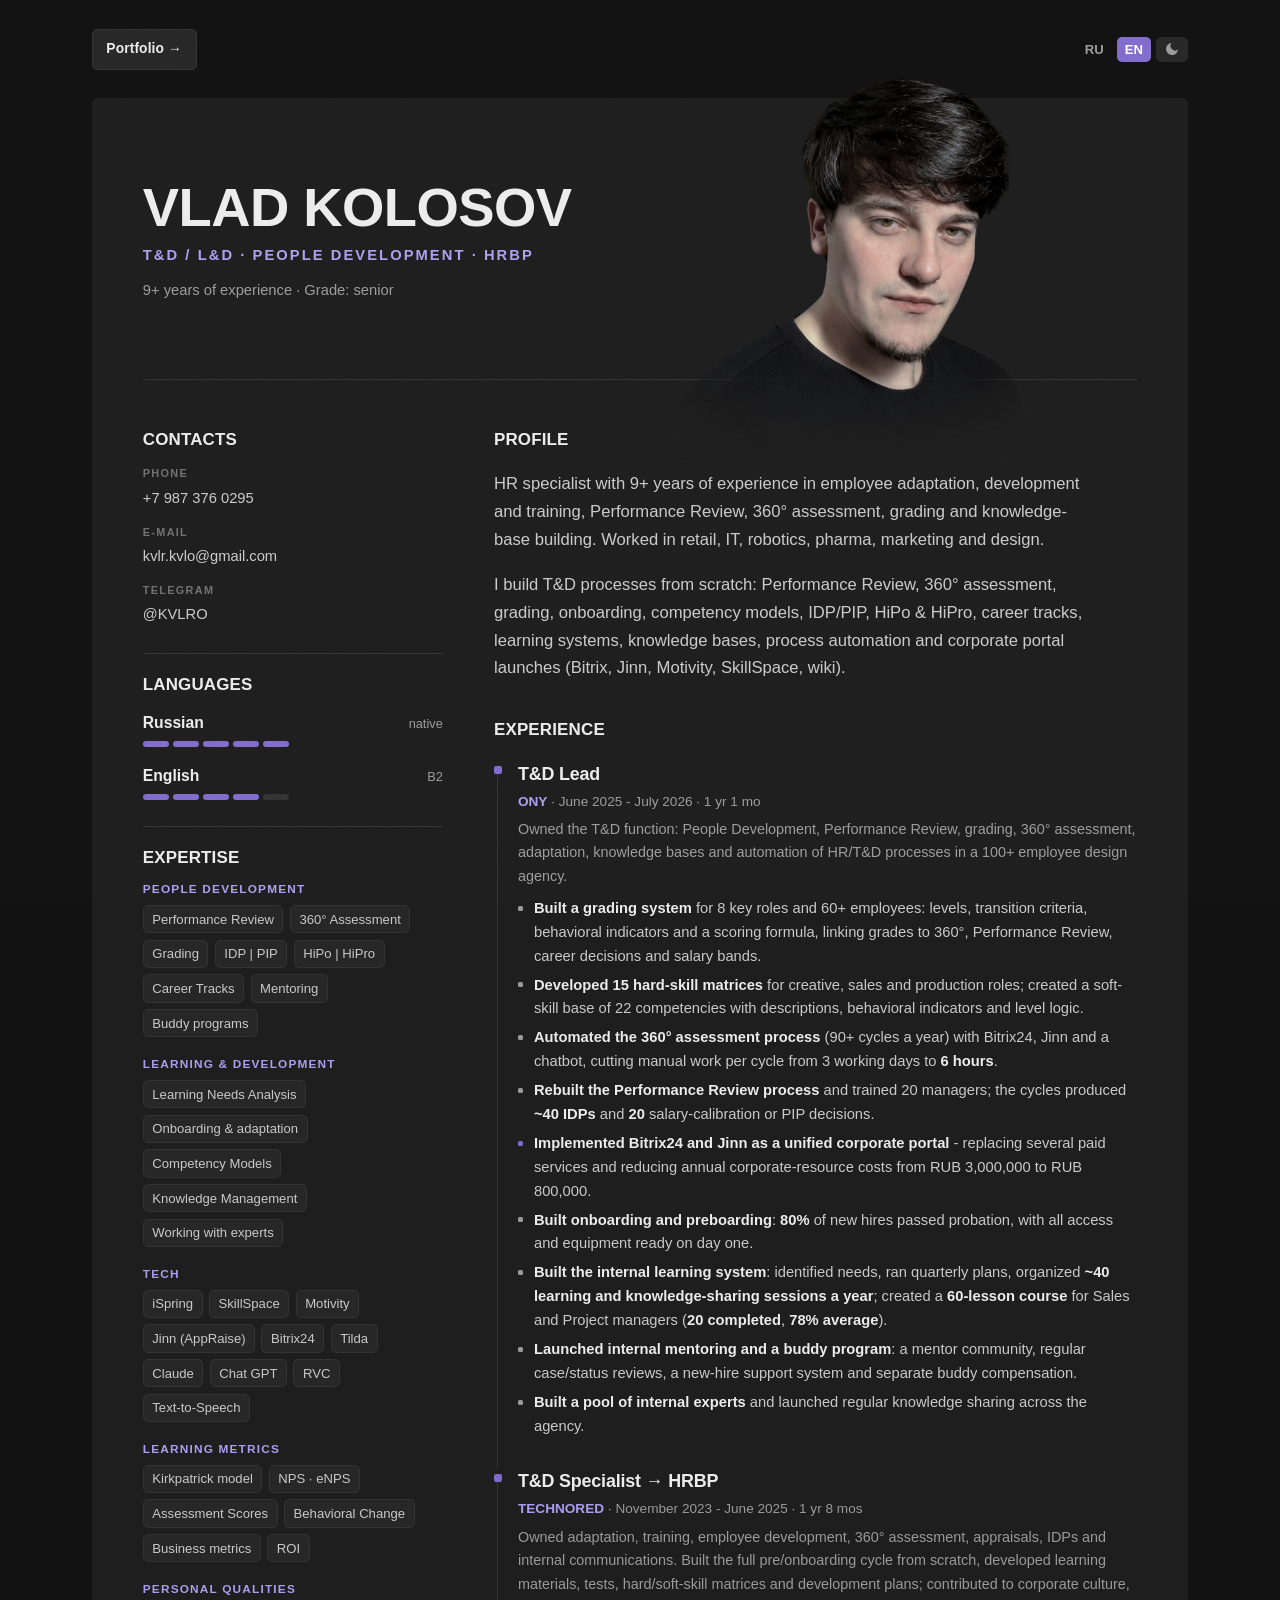
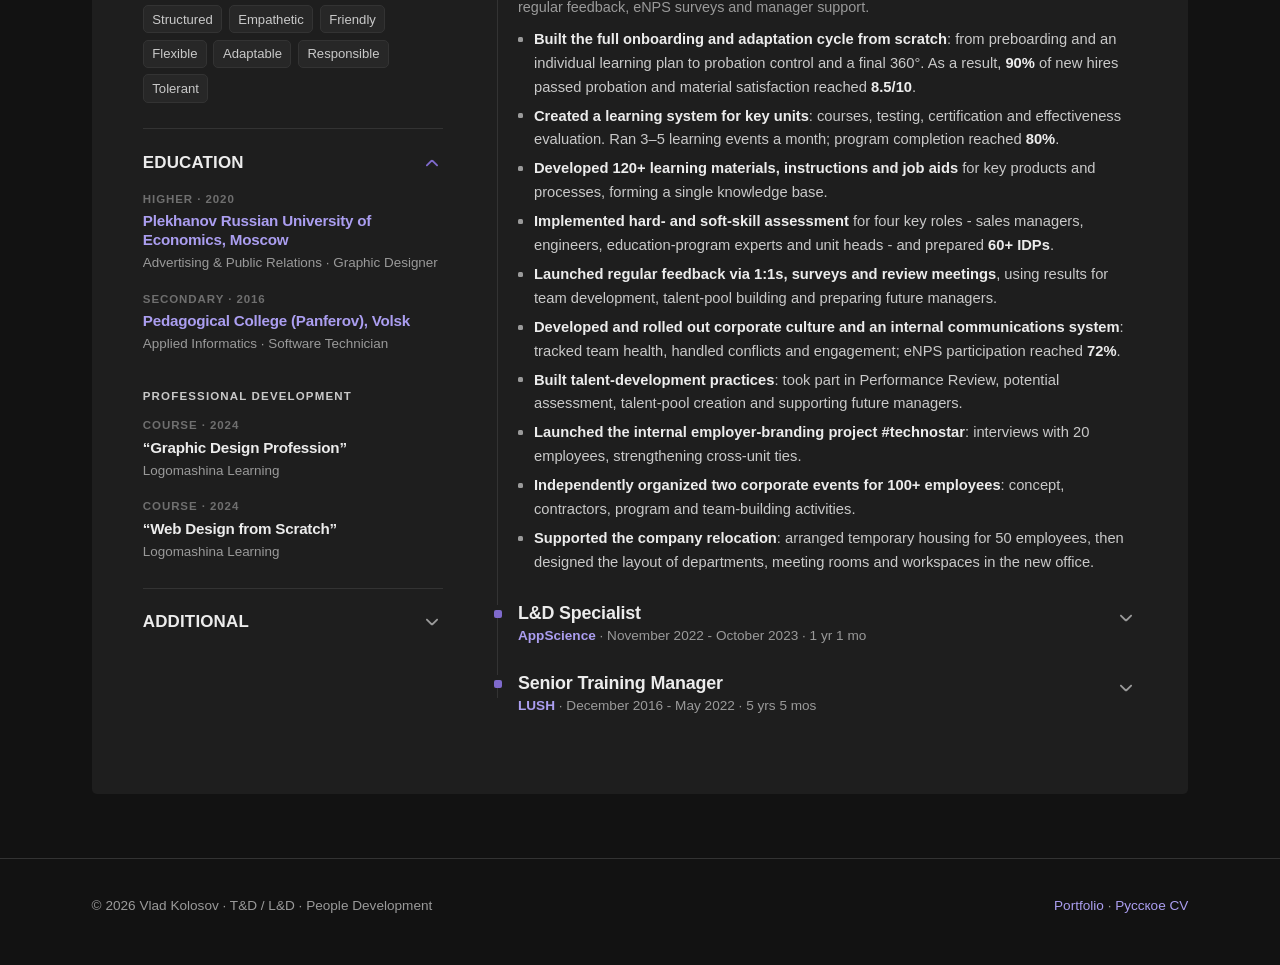
==== index.html @ 1902f31b "Personal CV and T&D / L&D portfolio site" ====
<!doctype html>
<html lang="en">
<head>
<meta charset="utf-8">
<meta name="viewport" content="width=device-width, initial-scale=1">
<title>Vlad Kolosov - CV · T&D / L&D · People Development</title>
<meta name="description" content="Vlad Kolosov - HR / T&D specialist. Adaptation, development and training, Performance Review, 360° assessment, grading, competency models, IDP/PIP, knowledge bases and HR Tech.">
<meta name="author" content="Vlad Kolosov">
<link rel="stylesheet" href="assets/css/base.css">
<link rel="stylesheet" href="assets/css/cv.css">
<script src="assets/js/theme.js"></script>
</head>
<body>

<div class="cv-topbar no-print">
  <div class="wrap">
    <a class="btn" href="portfolio_en.html">Portfolio →</a>
    <span class="lang-switch">
      <a href="cv_ru.html">RU</a>
      <span class="is-active">EN</span>
      <button class="theme-toggle" type="button" aria-label="Theme"><span class="ic-moon"></span><span class="ic-sun"></span></button>
    </span>
  </div>
</div>

<main class="wrap">
  <div class="cv-card">

    <header class="cv-head">
      <div class="cv-head__text">
        <h1>Vlad Kolosov</h1>
        <p class="role">T&amp;D / L&amp;D · People Development · HRBP</p>
        <p class="meta">9+ years of experience · Grade: senior</p>
      </div>
      <img class="cv-photo" src="assets/photo/photo.png" alt="Vlad Kolosov" width="1000" height="1000">
    </header>

    <hr class="cv-rule">

    <div class="cv-grid">

      <aside class="cv-side">
        <div class="side-block">
          <h3>Contacts</h3>
          <div class="cv-contacts">
            <div class="item"><span class="k">Phone</span><a href="tel:+79873760295">+7 987 376 0295</a></div>
            <div class="item"><span class="k">E-mail</span><a href="mailto:kvlr.kvlo@gmail.com">kvlr.kvlo@gmail.com</a></div>
            <div class="item"><span class="k">Telegram</span><a href="https://t.me/KVLRO" target="_blank" rel="noopener">@KVLRO</a></div>
          </div>
        </div>

        <div class="side-block">
          <h3>Languages</h3>
          <div class="lang-item">
            <div class="name"><b>Russian</b><em>native</em></div>
            <div class="rating"><span class="on"></span><span class="on"></span><span class="on"></span><span class="on"></span><span class="on"></span></div>
          </div>
          <div class="lang-item">
            <div class="name"><b>English</b><em>B2</em></div>
            <div class="rating"><span class="on"></span><span class="on"></span><span class="on"></span><span class="on"></span><span></span></div>
          </div>
        </div>

        <div class="side-block">
          <h3>Expertise</h3>

          <div class="skill-group">
            <h4>People Development</h4>
            <div class="chips">
              <span class="chip">Performance Review</span>
              <span class="chip">360° Assessment</span>
              <span class="chip">Grading</span>
              <span class="chip">IDP | PIP</span>
              <span class="chip">HiPo | HiPro</span>
              <span class="chip">Career Tracks</span>
              <span class="chip">Mentoring</span>
              <span class="chip">Buddy programs</span>
            </div>
          </div>

          <div class="skill-group">
            <h4>Learning &amp; Development</h4>
            <div class="chips">
              <span class="chip">Learning Needs Analysis</span>
              <span class="chip">Onboarding &amp; adaptation</span>
              <span class="chip">Competency Models</span>
              <span class="chip">Knowledge Management</span>
              <span class="chip">Working with experts</span>
            </div>
          </div>

          <div class="skill-group">
            <h4>TECH</h4>
            <div class="chips">
              <span class="chip">iSpring</span>
              <span class="chip">SkillSpace</span>
              <span class="chip">Motivity</span>
              <span class="chip">Jinn (AppRaise)</span>
              <span class="chip">Bitrix24</span>
              <span class="chip">Tilda</span>
              <span class="chip">Claude</span>
              <span class="chip">Chat GPT</span>
              <span class="chip">RVC</span>
              <span class="chip">Text-to-Speech</span>
            </div>
          </div>

          <div class="skill-group">
            <h4>Learning metrics</h4>
            <div class="chips">
              <span class="chip">Kirkpatrick model</span>
              <span class="chip">NPS · eNPS</span>
              <span class="chip">Assessment Scores</span>
              <span class="chip">Behavioral Change</span>
              <span class="chip">Business metrics</span>
              <span class="chip">ROI</span>
            </div>
          </div>

          <div class="skill-group">
            <h4>Personal qualities</h4>
            <div class="chips">
              <span class="chip">Structured</span>
              <span class="chip">Empathetic</span>
              <span class="chip">Friendly</span>
              <span class="chip">Flexible</span>
              <span class="chip">Adaptable</span>
              <span class="chip">Responsible</span>
              <span class="chip">Tolerant</span>
            </div>
          </div>
        </div>

        <!-- Education (open by default) -->
        <div class="cv-collapse is-open">
          <button class="cv-collapse__btn" type="button">Education<span class="cv-collapse__chev"></span></button>
          <div class="cv-collapse__panel"><div class="cv-collapse__inner">
            <div class="edu">
              <div class="when">Higher · 2020</div>
              <div class="what">
                <h5>Plekhanov Russian University of Economics, Moscow</h5>
                <p>Advertising &amp; Public Relations · Graphic Designer</p>
              </div>
            </div>
            <div class="edu">
              <div class="when">Secondary · 2016</div>
              <div class="what">
                <h5>Pedagogical College (Panferov), Volsk</h5>
                <p>Applied Informatics · Software Technician</p>
              </div>
            </div>
            <p class="edu-sub">Professional development</p>
            <div class="edu edu--plain">
              <div class="when">Course · 2024</div>
              <div class="what">
                <h5>“Graphic Design Profession”</h5>
                <p>Logomashina Learning</p>
              </div>
            </div>
            <div class="edu edu--plain">
              <div class="when">Course · 2024</div>
              <div class="what">
                <h5>“Web Design from Scratch”</h5>
                <p>Logomashina Learning</p>
              </div>
            </div>
          </div></div>
        </div>

        <!-- Additional -->
        <div class="cv-collapse">
          <button class="cv-collapse__btn" type="button">Additional<span class="cv-collapse__chev"></span></button>
          <div class="cv-collapse__panel"><div class="cv-collapse__inner">
            <p>
              I'm a creative person. In my free time I draw, make music and songs, do 3D modeling
              and online gaming. I love the color purple, winter and cats. Friendly, warm and caring.
              In colleagues I value timely, open feedback, honesty, responsiveness and keeping agreements.
            </p>
          </div></div>
        </div>
      </aside>

      <div class="cv-main">
        <section class="cv-block">
          <h2>Profile</h2>
          <p class="cv-summary">
            HR specialist with 9+ years of experience in employee adaptation, development and training,
            Performance Review, 360° assessment, grading and knowledge-base building. Worked in retail,
            IT, robotics, pharma, marketing and design.
          </p>
          <p class="cv-summary" style="margin-top:1rem">
            I build T&amp;D processes from scratch: Performance Review, 360° assessment, grading, onboarding,
            competency models, IDP/PIP, HiPo &amp; HiPro, career tracks, learning systems, knowledge bases,
            process automation and corporate portal launches (Bitrix, Jinn, Motivity, SkillSpace, wiki).
          </p>
        </section>

        <section class="cv-block">
          <h2>Experience</h2>

          <article class="job">
            <div class="job__head"><span class="job__title">T&amp;D Lead</span></div>
            <p class="job__sub"><span class="co">ONY</span> · June 2025 - July 2026 · 1 yr 1 mo</p>
            <p class="job__desc">Owned the T&amp;D function: People Development, Performance Review, grading, 360° assessment, adaptation, knowledge bases and automation of HR/T&amp;D processes in a 100+ employee design agency.</p>
            <ul class="job__bullets">
              <li><strong>Built a grading system</strong> for 8 key roles and 60+ employees: levels, transition criteria, behavioral indicators and a scoring formula, linking grades to 360°, Performance Review, career decisions and salary bands.</li>
              <li><strong>Developed 15 hard-skill matrices</strong> for creative, sales and production roles; created a soft-skill base of 22 competencies with descriptions, behavioral indicators and level logic.</li>
              <li><strong>Automated the 360° assessment process</strong> (90+ cycles a year) with Bitrix24, Jinn and a chatbot, cutting manual work per cycle from 3 working days to <strong>6 hours</strong>.</li>
              <li><strong>Rebuilt the Performance Review process</strong> and trained 20 managers; the cycles produced <strong>~40 IDPs</strong> and <strong>20</strong> salary-calibration or PIP decisions.</li>
              <li class="job__win"><strong>Implemented Bitrix24 and Jinn as a unified corporate portal</strong> - replacing several paid services and reducing annual corporate-resource costs from RUB 3,000,000 to RUB 800,000.</li>
              <li><strong>Built onboarding and preboarding</strong>: <strong>80%</strong> of new hires passed probation, with all access and equipment ready on day one.</li>
              <li><strong>Built the internal learning system</strong>: identified needs, ran quarterly plans, organized <strong>~40 learning and knowledge-sharing sessions a year</strong>; created a <strong>60-lesson course</strong> for Sales and Project managers (<strong>20 completed</strong>, <strong>78% average</strong>).</li>
              <li><strong>Launched internal mentoring and a buddy program</strong>: a mentor community, regular case/status reviews, a new-hire support system and separate buddy compensation.</li>
              <li><strong>Built a pool of internal experts</strong> and launched regular knowledge sharing across the agency.</li>
            </ul>
          </article>

          <article class="job">
            <div class="job__head"><span class="job__title">T&amp;D Specialist → HRBP</span></div>
            <p class="job__sub"><span class="co">TECHNORED</span> · November 2023 - June 2025 · 1 yr 8 mos</p>
            <p class="job__desc">Owned adaptation, training, employee development, 360° assessment, appraisals, IDPs and internal communications. Built the full pre/onboarding cycle from scratch, developed learning materials, tests, hard/soft-skill matrices and development plans; contributed to corporate culture, regular feedback, eNPS surveys and manager support.</p>
            <ul class="job__bullets">
              <li><strong>Built the full onboarding and adaptation cycle from scratch</strong>: from preboarding and an individual learning plan to probation control and a final 360°. As a result, <strong>90%</strong> of new hires passed probation and material satisfaction reached <strong>8.5/10</strong>.</li>
              <li><strong>Created a learning system for key units</strong>: courses, testing, certification and effectiveness evaluation. Ran 3–5 learning events a month; program completion reached <strong>80%</strong>.</li>
              <li><strong>Developed 120+ learning materials, instructions and job aids</strong> for key products and processes, forming a single knowledge base.</li>
              <li><strong>Implemented hard- and soft-skill assessment</strong> for four key roles - sales managers, engineers, education-program experts and unit heads - and prepared <strong>60+ IDPs</strong>.</li>
              <li><strong>Launched regular feedback via 1:1s, surveys and review meetings</strong>, using results for team development, talent-pool building and preparing future managers.</li>
              <li><strong>Developed and rolled out corporate culture and an internal communications system</strong>: tracked team health, handled conflicts and engagement; eNPS participation reached <strong>72%</strong>.</li>
              <li><strong>Built talent-development practices</strong>: took part in Performance Review, potential assessment, talent-pool creation and supporting future managers.</li>
              <li><strong>Launched the internal employer-branding project #technostar</strong>: interviews with 20 employees, strengthening cross-unit ties.</li>
              <li><strong>Independently organized two corporate events for 100+ employees</strong>: concept, contractors, program and team-building activities.</li>
              <li><strong>Supported the company relocation</strong>: arranged temporary housing for 50 employees, then designed the layout of departments, meeting rooms and workspaces in the new office.</li>
            </ul>
          </article>

          <article class="job job--collapsible">
            <button class="job__toggle" type="button">
              <span class="job__headwrap">
                <span class="job__title">L&amp;D Specialist</span>
                <span class="job__sub"><span class="co">AppScience</span> · November 2022 - October 2023 · 1 yr 1 mo</span>
              </span>
              <span class="job__chev"></span>
            </button>
            <div class="job__panel"><div class="job__panel-inner">
              <ul class="job__bullets">
                <li><strong>Built a learning system from scratch for 6 departments</strong>: Overseas, Supply Chain, Operations, Finance, Legal and HR - from needs gathering and program design to knowledge assessment and feedback analysis.</li>
                <li><strong>Created and launched learning in 4 formats</strong>: trainings, workshops, webinars and iSpring e-courses for hard and soft skills.</li>
                <li><strong>Developed knowledge maps, competency models and separate knowledge bases</strong> for 6 functions, structuring materials on Tilda and amoCRM.</li>
                <li><strong>Implemented 4 digital tools</strong> for learning and internal communications: iSpring, Motivity, Tilda and amoCRM.</li>
                <li><strong>Launched development programs for two manager levels</strong> - Head and Middle - including internal learning projects and work with external providers.</li>
                <li><strong>Implemented the Motivity corporate portal and moderated the intranet</strong>, uniting learning, internal materials and communications.</li>
                <li><strong>Launched an internal educational podcast</strong>: concept, work with experts, material prep and content release.</li>
                <li><strong>Organized corporate English training</strong>: gathered needs, selected providers, launched testing and a program for 40 employees split by proficiency level.</li>
              </ul>
            </div></div>
          </article>

          <article class="job job--collapsible">
            <button class="job__toggle" type="button">
              <span class="job__headwrap">
                <span class="job__title">Senior Training Manager</span>
                <span class="job__sub"><span class="co">LUSH</span> · December 2016 - May 2022 · 5 yrs 5 mos</span>
              </span>
              <span class="job__chev"></span>
            </button>
            <div class="job__panel"><div class="job__panel-inner">
              <p class="job__desc">Owned training and professional development for employees (40+ stores, 450+ people) of the UK company LUSH: developed delivery and knowledge-control techniques, translated and adapted English-language materials, tracked task completion and provided methodological support to stores.</p>

              <div class="job__subrole"><b>Senior Training Manager</b><span class="d">February 2020 - May 2022</span></div>
              <ul class="job__bullets">
                <li><strong>Owned the full training and development cycle for 450+ employees</strong> across 40+ stores: from needs diagnosis and program design to appraisal, field support and knowledge control.</li>
                <li><strong>Designed and delivered online, offline and hybrid learning</strong> on a <strong>600+ product</strong> range, sales, customer service, ethics, company values and the management cycle.</li>
                <li><strong>Moved the exam and appraisal system online</strong>, centralizing knowledge checks and regularly tracking results across the network.</li>
                <li><strong>Standardized onboarding for store and office staff</strong>: created an “Intern Roadmap” and a “New Starter Roadmap” with a step-by-step adaptation, learning and ramp-up plan.</li>
                <li><strong>Created a single digital learning environment</strong>: the LUSH EXPERT portal, a knowledge base and a learning Telegram channel, accessible from desktop and mobile.</li>
                <li><strong>Supported store-manager development</strong>: field coaching, support for new managers and deputies, help building team development plans.</li>
                <li><strong>Curated in-store trainers across 40+ stores</strong>: supplied methodological materials and introduced monthly team development plans.</li>
              </ul>

              <div class="job__subrole"><b>Sales Trainer</b><span class="d">February 2019 - January 2020</span></div>
              <ul class="job__bullets">
                <li><strong>Owned training for the team of LUSH's largest flagship store in Russia</strong>: trainings on sales, service, products, presentation skills and brand values.</li>
                <li><strong>Combined training with HR and business tasks</strong>: employee assessment, IDPs, hiring and onboarding, KPI control and work on store financials.</li>
              </ul>

              <div class="job__subrole"><b>Sales Associate</b><span class="d">December 2016 - January 2019</span></div>
              <p class="job__desc">Progressed from sales associate to deputy, in-store trainer and senior training manager, gaining hands-on understanding of sales, customer experience, brand standards and frontline needs.</p>
            </div></div>
          </article>
        </section>
      </div>
    </div>
  </div>
</main>

<footer class="site-foot no-print">
  <div class="wrap">
    <span>© 2026 Vlad Kolosov · T&amp;D / L&amp;D · People Development</span>
    <span><a href="portfolio_en.html">Portfolio</a> · <a href="cv_ru.html">Русское CV</a></span>
  </div>
</footer>

<script src="assets/js/glow.js"></script>
<script src="assets/js/cv.js"></script>
</body>
</html>
---- assets/css/base.css ----
/* ==========================================================================
   Vlad Kolosov — CV & Portfolio
   base.css — design system: tokens, reset, typography, shared UI, print
   Dark theme (TuneLab-inspired) · lavender accent · 5px radius everywhere
   ========================================================================== */

/* --- Design tokens -------------------------------------------------------- */
:root {
  /* Palette — dark UI with violet accent */
  --bg:        #121212;   /* page */
  --bg-alt:    #1A1A1A;   /* subtle hover / strips */
  --bg-card:   #1E1E1E;   /* cards / panels — main surface under text */
  --bg-elev:   #272727;   /* elevated: chips, meta boxes, metrics */
  --ink:       #ECECEC;   /* primary text */
  --ink-soft:  #C9C9C9;
  --muted:     #9A9A9A;   /* secondary text */
  --faint:     #6F6F6F;   /* labels / captions */
  --line:      #333333;
  --line-soft: #262626;
  --accent:      #7F6ACC; /* violet */
  --accent-2:    #9A88E0; /* hover / bright */
  --accent-ink:  #AB9EF0; /* accent text on dark */
  --accent-bg:   rgba(127,106,204,.14);
  --accent-line: rgba(127,106,204,.5);

  /* Typography — clean grotesque, no serif */
  --font-sans: "Helvetica Neue", Arial, "Segoe UI", sans-serif;
  --font-display: var(--font-sans);

  /* Chevron icon (up-caret) used for every collapsible/accordion toggle */
  --chevron: url("data:image/svg+xml,%3Csvg xmlns='http://www.w3.org/2000/svg' viewBox='0 0 24 24'%3E%3Cpath d='M18.2929 15.2893C18.6834 14.8988 18.6834 14.2656 18.2929 13.8751L13.4007 8.98766C12.6195 8.20726 11.3537 8.20757 10.5729 8.98835L5.68257 13.8787C5.29205 14.2692 5.29205 14.9024 5.68257 15.2929C6.0731 15.6835 6.70626 15.6835 7.09679 15.2929L11.2824 11.1073C11.673 10.7168 12.3061 10.7168 12.6966 11.1073L16.8787 15.2893C17.2692 15.6798 17.9024 15.6798 18.2929 15.2893Z' fill='%23000'/%3E%3C/svg%3E");
  --ic-moon: url("data:image/svg+xml,%3Csvg xmlns='http://www.w3.org/2000/svg' viewBox='0 0 24 24'%3E%3Cpath d='M21 12.8A9 9 0 1 1 11.2 3a7 7 0 0 0 9.8 9.8z' fill='%23000'/%3E%3C/svg%3E");
  --ic-sun: url("data:image/svg+xml,%3Csvg xmlns='http://www.w3.org/2000/svg' viewBox='0 0 24 24' fill='none' stroke='%23000' stroke-width='2' stroke-linecap='round'%3E%3Ccircle cx='12' cy='12' r='3.6' fill='%23000' stroke='none'/%3E%3Cpath d='M12 2.5v2.2M12 19.3v2.2M2.5 12h2.2M19.3 12h2.2M5 5l1.5 1.5M17.5 17.5L19 19M19 5l-1.5 1.5M6.5 17.5L5 19'/%3E%3C/svg%3E");

  /* Rhythm */
  --maxw: 1180px;
  --radius: 5px;          /* everything rounds at 5px */
  --radius-sm: 5px;
  --shadow: 0 1px 2px rgba(0,0,0,.4), 0 12px 34px rgba(0,0,0,.34);
  --shadow-lift: 0 18px 60px rgba(0,0,0,.55);

  --ease: cubic-bezier(.2, .7, .2, 1);
}

/* --- Light theme (inverted neutrals, same violet accent) ------------------ */
:root[data-theme="light"] {
  --bg:        #F1F1F3;
  --bg-alt:    #E8E8EC;
  --bg-card:   #FFFFFF;
  --bg-elev:   #ECECEF;
  --ink:       #17171A;
  --ink-soft:  #3A3A40;
  --muted:     #6B6B72;
  --faint:     #9A9AA2;
  --line:      #E2E2E6;
  --line-soft: #ECECEF;
  --accent:      #7F6ACC;
  --accent-2:    #6B52C9;
  --accent-ink:  #5B45B0;
  --accent-bg:   rgba(127,106,204,.12);
  --accent-line: rgba(127,106,204,.4);
  --shadow: 0 1px 2px rgba(20,20,26,.05), 0 12px 34px rgba(20,20,26,.10);
  --shadow-lift: 0 18px 60px rgba(20,20,26,.22);
}

/* --- Language switch + theme toggle (shared on every page) ---------------- */
.lang-switch { display: inline-flex; align-items: center; gap: .3rem; font-size: .82rem; font-weight: 600; white-space: nowrap; flex: none; }
.lang-switch a, .lang-switch .is-active, .theme-toggle {
  display: inline-flex; align-items: center; justify-content: center;
  height: 1.9em; padding: 0 .62em; border: 0; border-radius: var(--radius);
  line-height: 1; background: transparent; cursor: pointer;
  transition: background .2s var(--ease), color .2s var(--ease);
}
.lang-switch a { color: var(--muted); text-decoration: none; }
.lang-switch a:hover { background: var(--bg-elev); color: var(--ink); }
.lang-switch .is-active { background: var(--accent); color: #fff; }
.theme-toggle { background: var(--bg-elev); color: var(--muted); }   /* faint by default */
.theme-toggle:hover { background: var(--accent); color: #fff; }      /* violet on hover, like RU/EN */
.theme-toggle span {
  width: 16px; height: 16px; display: block; background-color: currentColor;
  -webkit-mask-repeat: no-repeat; mask-repeat: no-repeat;
  -webkit-mask-position: center; mask-position: center;
  -webkit-mask-size: 16px 16px; mask-size: 16px 16px;
}
.theme-toggle .ic-moon { -webkit-mask-image: var(--ic-moon); mask-image: var(--ic-moon); }
.theme-toggle .ic-sun { display: none; -webkit-mask-image: var(--ic-sun); mask-image: var(--ic-sun); }
:root[data-theme="light"] .theme-toggle .ic-moon { display: none; }
:root[data-theme="light"] .theme-toggle .ic-sun { display: block; }

/* --- Reset ---------------------------------------------------------------- */
*, *::before, *::after { box-sizing: border-box; }
html { -webkit-text-size-adjust: 100%; scroll-behavior: smooth; }
@media (prefers-reduced-motion: reduce) {
  html { scroll-behavior: auto; }
  *, *::before, *::after { animation-duration: .001ms !important; transition-duration: .001ms !important; }
}
body {
  margin: 0;
  background: var(--bg);
  color: var(--ink);
  font-family: var(--font-sans);
  font-size: 16px;
  line-height: 1.62;
  font-feature-settings: "kern" 1, "liga" 1;
  -webkit-font-smoothing: antialiased;
  text-rendering: optimizeLegibility;
}
img { max-width: 100%; display: block; }
a { color: var(--accent-ink); text-decoration: none; transition: color .18s var(--ease); }
a:hover { color: var(--accent-2); }
h1, h2, h3, h4, h5 { font-family: var(--font-display); font-weight: 800; line-height: 1.06; color: var(--ink); margin: 0; letter-spacing: -.015em; }
p { margin: 0 0 1em; }
ul { margin: 0; padding: 0; list-style: none; }
strong { font-weight: 700; color: var(--ink); }
hr { border: 0; border-top: 1px solid var(--line); margin: 1.8rem 0; }
::selection { background: var(--accent); color: #16121f; }
:focus-visible { outline: 2px solid var(--accent); outline-offset: 3px; border-radius: var(--radius); }

/* --- Utility layout ------------------------------------------------------- */
.wrap { max-width: var(--maxw); margin: 0 auto; padding: 0 clamp(1.1rem, 4vw, 2.6rem); }

.eyebrow {
  font-size: .72rem;
  font-weight: 700;
  letter-spacing: .18em;
  text-transform: uppercase;
  color: var(--accent-ink);
  margin: 0 0 .7rem;
}
.section-label {
  font-size: .74rem; font-weight: 700; letter-spacing: .15em;
  text-transform: uppercase; color: var(--faint);
}

/* --- Section headings (caps, like the reference) -------------------------- */
.h-caps {
  font-size: .82rem; font-weight: 700; letter-spacing: .16em;
  text-transform: uppercase; color: var(--faint);
}

/* --- Tag list (5px, not pills) -------------------------------------------- */
.chips { display: flex; flex-wrap: wrap; gap: .4rem; }
.chip {
  font-size: .82rem; line-height: 1;
  padding: .5em .65em;
  border: 1px solid var(--line);
  border-radius: var(--radius);
  color: var(--ink-soft);
  background: var(--bg-elev);
  white-space: nowrap;
}
.chip--accent { border-color: var(--accent-line); background: var(--accent-bg); color: var(--accent-ink); }

/* --- Bulleted skill lists (reference-style) ------------------------------- */
.blist { display: flex; flex-direction: column; gap: .38rem; }
.blist li { position: relative; padding-left: 1rem; font-size: .9rem; color: var(--ink-soft); line-height: 1.45; }
.blist li::before {
  content: ""; position: absolute; left: 0; top: .55em;
  width: 5px; height: 5px; border-radius: 1.5px; background: var(--accent);
}

/* --- Buttons -------------------------------------------------------------- */
.btn {
  display: inline-flex; align-items: center; gap: .5em;
  font-family: var(--font-sans);
  font-size: .86rem; font-weight: 600; letter-spacing: .01em;
  padding: .6em 1em;
  border-radius: var(--radius);
  border: 1px solid var(--line);
  background: var(--bg-elev);
  color: var(--ink);
  cursor: pointer;
  transition: border-color .2s var(--ease), background .2s var(--ease), color .2s var(--ease), transform .1s var(--ease);
}
.btn:hover { border-color: var(--accent-line); color: var(--ink); background: var(--bg-alt); }
.btn--solid { background: var(--accent); color: #16121f; border-color: var(--accent); font-weight: 700; }
.btn--solid:hover { background: var(--accent-2); border-color: var(--accent-2); color: #16121f; }
.btn:active { transform: translateY(1px); }

/* --- Language proficiency bar (segments, 5px) ----------------------------- */
.rating { display: flex; gap: 4px; margin-top: .35rem; }
.rating span { width: 26px; height: 6px; border-radius: var(--radius); background: var(--line); }
.rating span.on { background: var(--accent); }

/* --- Metric cards --------------------------------------------------------- */
.metric-grid {
  display: grid;
  grid-template-columns: repeat(auto-fit, minmax(150px, 1fr));
  gap: .7rem;
}
.metric {
  background: var(--bg-elev);
  border: 1px solid var(--line);
  border-radius: var(--radius);
  padding: 1.1rem 1.15rem 1rem;
}
.metric__num {
  font-family: var(--font-display);
  font-size: clamp(1.7rem, 4vw, 2.4rem);
  line-height: 1; font-weight: 800;
  color: var(--ink); letter-spacing: -.02em;
}
.metric__label { margin-top: .5rem; font-size: .84rem; color: var(--muted); line-height: 1.4; }
.metric--hero {
  grid-column: 1 / -1;
  background: var(--accent-bg);
  border-color: var(--accent-line);
  border-left: 3px solid var(--accent);
}
.metric--hero .metric__num { color: var(--ink); }
.metric--hero .metric__num .arrow { color: var(--accent-ink); padding: 0 .2em; }
.metric--hero .metric__label { color: var(--ink-soft); }

/* --- Footer --------------------------------------------------------------- */
.site-foot {
  border-top: 1px solid var(--line);
  margin-top: 4rem;
  padding: 2.2rem 0 3rem;
  color: var(--muted);
  font-size: .85rem;
}
.site-foot .wrap { display: flex; flex-wrap: wrap; gap: .6rem 1.4rem; justify-content: space-between; align-items: baseline; }

/* --- Cursor glow on content cards ----------------------------------------- */
.cv-card, .pf-hero__card, .case { position: relative; }
.cv-card > *, .pf-hero__card > *, .case > * { position: relative; z-index: 1; }
.cv-card::before, .pf-hero__card::before, .case::before {
  content: ""; position: absolute; inset: 0; border-radius: inherit; z-index: 0;
  pointer-events: none; opacity: 0; transition: opacity .4s var(--ease);
  background: radial-gradient(clamp(300px, 38vw, 620px) circle at var(--gx, 50%) var(--gy, 50%),
              rgba(127,106,204,.22), rgba(127,106,204,.07) 42%, transparent 66%);
}
.cv-card:hover::before, .pf-hero__card:hover::before, .case:hover::before { opacity: 1; }
@media (hover: none) {
  .cv-card::before, .pf-hero__card::before, .case::before { display: none; }
}
/* Glow is a dark-theme-only effect */
:root[data-theme="light"] .cv-card::before,
:root[data-theme="light"] .pf-hero__card::before,
:root[data-theme="light"] .case::before { display: none; }
/* Surfaces that react to the glow proximity (darkened live by glow.js).
   Only surfaces/borders react - never text. Transition lives here. */
.chip, .metric, .arch__node, .flow__step, .ninebox__cell, .cascade__node, .shot,
.step, .igoals__row, .cv-rule, .accordion__item, .side-block {
  transition: background-color .18s linear, border-color .18s linear;
}

/* --- Film grain overlay --------------------------------------------------- */
body::after {
  content: ""; position: fixed; inset: 0; z-index: 9998; pointer-events: none;
  opacity: .12; mix-blend-mode: overlay;
  background-image: url("data:image/svg+xml,%3Csvg xmlns='http://www.w3.org/2000/svg' width='140' height='140'%3E%3Cfilter id='n'%3E%3CfeTurbulence type='fractalNoise' baseFrequency='0.85' numOctaves='2' stitchTiles='stitch'/%3E%3C/filter%3E%3Crect width='100%25' height='100%25' filter='url(%23n)'/%3E%3C/svg%3E");
  background-size: 140px 140px;
}

/* --- Print (force light, ink-friendly) ------------------------------------ */
@media print {
  :root {
    --bg:#fff; --bg-alt:#fff; --bg-card:#fff; --bg-elev:#fff;
    --ink:#141414; --ink-soft:#242424; --muted:#555; --faint:#777;
    --line:#dcdcdc; --line-soft:#ececec;
    --accent:#5b48c8; --accent-2:#5b48c8; --accent-ink:#4a39ad;
    --accent-bg:#f1eefc; --accent-line:#cfc6f2;
    --shadow:none; --shadow-lift:none;
  }
  html, body { background:#fff; color:#141414; font-size: 11.5pt; }
  body::after, .cv-card::before, .pf-hero__card::before, .case::before { display: none !important; }
  .no-print { display: none !important; }
  a { color: var(--ink); }
  .btn, .site-nav, .cv-topbar, .lightbox { display: none !important; }
  .metric, .card, .case, .cv-card, .accordion__panel { break-inside: avoid; box-shadow: none !important; }
  .accordion__panel { max-height: none !important; height: auto !important; overflow: visible !important; }
  @page { margin: 14mm; }
}
---- assets/css/cv.css ----
/* ==========================================================================
   cv.css — CV page: top row, résumé card, sidebar + main, timeline
   ========================================================================== */

/* --- Page top row (button left, language right) --------------------------- */
.cv-topbar { padding: clamp(1rem, 3vw, 1.8rem) 0 0; }
.cv-topbar .wrap { display: flex; align-items: center; justify-content: space-between; gap: 1rem; }
/* .lang-switch + .theme-toggle styles are shared from base.css */

/* --- Résumé card ---------------------------------------------------------- */
.cv-card {
  position: relative;                 /* anchor for the cut-out photo */
  overflow: visible;
  margin: clamp(1rem, 3vw, 1.8rem) 0 0;
  background: var(--bg-card);
  border-radius: var(--radius);
  padding: clamp(1.5rem, 4vw, 3.2rem);
}

/* --- Header (name/role + cut-out photo) ----------------------------------- */
/* min-height reserves vertical room so the figure fits with its head fully
   visible and its feet resting on the divider */
.cv-head { position: relative; z-index: 1; display: flex; align-items: center; min-height: 220px; }
.cv-head__text { position: relative; z-index: 2; min-width: 0; padding-right: clamp(0px, 34vw, 430px); transform: translateY(-1.1rem); }
.cv-head h1 {
  font-size: clamp(2rem, 5.5vw, 3.4rem);
  text-transform: uppercase; letter-spacing: -.01em; line-height: 1;
  margin: 0 0 .55rem;
}
.cv-head .role {
  font-weight: 800; font-size: clamp(.8rem, 1.4vw, .92rem);
  letter-spacing: .14em; text-transform: uppercase; color: var(--accent-ink);
  margin: 0 0 .7rem;
}
.cv-head .meta { font-size: .92rem; color: var(--muted); margin: 0; }

/* Cut-out PNG: behind the text, in front of the divider, feet on the line,
   growing upward so the head pokes above the card's top border */
.cv-photo {
  position: absolute; z-index: 1; pointer-events: none;
  right: clamp(1rem, 6vw, 5rem);
  bottom: -100px; top: auto;      /* visible feet land on the divider (PNG has transparent bottom) */
  height: clamp(340px, 32vw, 450px); width: auto; max-width: 100%;
}

/* Divider hugs the figure's feet; equal air (= card padding) below it to the body */
.cv-rule { position: relative; z-index: 0; border: 0; border-top: 1px solid var(--line);
  margin: .6rem 0 clamp(1.5rem, 4vw, 3.2rem); }

/* --- Grid: sidebar + main ------------------------------------------------- */
.cv-grid {
  position: relative; z-index: 2;      /* body sits above the photo's lower edge */
  display: grid;
  grid-template-columns: 300px 1fr;
  gap: clamp(1.6rem, 4vw, 3.4rem);
  align-items: start;
}

/* --- Shared: light, bold section headings --------------------------------- */
.side-block > h3,
.cv-block > h2,
.cv-collapse__btn {
  font-size: 1.06rem; font-weight: 800; letter-spacing: .01em;
  text-transform: uppercase; color: var(--ink);
}

/* --- Sidebar -------------------------------------------------------------- */
.cv-side { display: flex; flex-direction: column; gap: 1.6rem; }
.side-block > h3 { margin: 0 0 1rem; }
.side-block + .side-block { border-top: 1px solid var(--line); padding-top: 1.4rem; }

.cv-contacts { display: flex; flex-direction: column; gap: .8rem; }
.cv-contacts .item .k { display: block; font-size: .68rem; font-weight: 700; letter-spacing: .12em; text-transform: uppercase; color: var(--faint); margin-bottom: .12rem; }
.cv-contacts .item a, .cv-contacts .item span.v { font-size: .92rem; color: var(--ink-soft); word-break: break-word; }
.cv-contacts .item a:hover { color: var(--accent-2); }
.cv-contacts .todo { color: var(--faint); font-style: italic; }

/* Skills groups: sub-head + 5px chips */
.skill-group + .skill-group { margin-top: 1.3rem; }
.skill-group > h4 {
  font-size: .74rem; font-weight: 800; letter-spacing: .1em; text-transform: uppercase;
  color: var(--accent-ink); margin: 0 0 .6rem;
}

/* Languages with segmented rating */
.lang-item + .lang-item { margin-top: 1rem; }
.lang-item .name { display: flex; justify-content: space-between; align-items: baseline; gap: .5rem; }
.lang-item .name b { font-weight: 800; font-size: .98rem; }
.lang-item .name em { font-style: normal; font-size: .8rem; color: var(--muted); }

/* --- Main column ---------------------------------------------------------- */
.cv-main { min-width: 0; }
.cv-block + .cv-block { margin-top: 2.4rem; }
.cv-block > h2 { margin-bottom: 1.3rem; }          /* no divider under headings */
.cv-summary { font-size: clamp(1rem, 1.3vw, 1.1rem); line-height: 1.68; color: var(--ink-soft); max-width: 64ch; }

/* --- Experience timeline -------------------------------------------------- */
.job { position: relative; padding: 0 0 1.8rem 1.5rem; }
.job::before { content: ""; position: absolute; left: 3.5px; top: .55rem; bottom: -.1rem; width: 1px; background: var(--line); }
.job:last-child::before { bottom: auto; height: 1rem; }
.job::after { content: ""; position: absolute; left: 0; top: .4rem; width: 8px; height: 8px; border-radius: 2px; background: var(--accent); }
.job__head { display: flex; flex-wrap: wrap; gap: .1rem .7rem; align-items: baseline; }
.job__title { font-size: 1.12rem; font-weight: 800; letter-spacing: -.01em; }
.job__sub { width: 100%; font-size: .85rem; color: var(--muted); margin: .12rem 0 .1rem; }
.job__sub .co { color: var(--accent-ink); font-weight: 700; }
.job__bullets { margin-top: .5rem; display: flex; flex-direction: column; gap: .32rem; }
.job__bullets li { position: relative; padding-left: 1rem; font-size: .92rem; color: var(--ink-soft); }
.job__bullets li::before { content: ""; position: absolute; left: 0; top: .6em; width: 5px; height: 5px; border-radius: 1.5px; background: var(--muted); }
.job__bullets strong { color: var(--ink); font-weight: 700; }   /* highlighted phrases: bold, body color */
.job__win::before { background: var(--accent) !important; }
.job__desc { font-size: .9rem; color: var(--muted); margin: .35rem 0 .55rem; }

/* Collapsible jobs (AppScience / LUSH) — show only title + dates until opened */
.job--collapsible .job__toggle {
  width: 100%; background: none; border: 0; cursor: pointer; text-align: left;
  font-family: var(--font-sans); color: var(--ink);
  display: flex; align-items: flex-start; gap: 1rem; padding: 0;
}
.job--collapsible .job__toggle:hover .job__title { color: var(--accent-ink); }
.job__headwrap { flex: 1; min-width: 0; display: flex; flex-direction: column; gap: .1rem; }
.job__chev {
  margin-top: .2rem; width: 22px; height: 22px; flex: none; color: var(--muted);
  background-color: currentColor;
  -webkit-mask: var(--chevron) no-repeat center / 22px 22px;
          mask: var(--chevron) no-repeat center / 22px 22px;
  transform: rotate(180deg); transition: transform .35s var(--ease), color .2s var(--ease);
}
.job--collapsible.is-open .job__chev { transform: rotate(0deg); color: var(--accent); }
.job__panel { overflow: hidden; height: 0; transition: height .38s var(--ease); }
.job__panel-inner { padding-top: .6rem; }
.job__subrole { display: flex; flex-wrap: wrap; gap: .1rem .6rem; align-items: baseline; margin: 1rem 0 .2rem; }
.job__subrole b { font-weight: 700; font-size: .98rem; color: var(--ink); }
.job__subrole .d { font-size: .8rem; color: var(--faint); }

/* --- Collapsible blocks (Education / Additional) — animated like portfolio - */
.cv-collapse { border-top: 1px solid var(--line); padding-top: 1.4rem; }
.cv-collapse__btn {
  width: 100%; background: none; border: 0; cursor: pointer; text-align: left;
  font-family: var(--font-sans);
  display: flex; align-items: center; gap: 1rem; padding: 0 0 0;
}
.cv-collapse__btn:hover { color: var(--accent-ink); }
.cv-collapse__chev {
  margin-left: auto; width: 22px; height: 22px; flex: none; color: var(--muted);
  background-color: currentColor;
  -webkit-mask: var(--chevron) no-repeat center / 22px 22px;
          mask: var(--chevron) no-repeat center / 22px 22px;
  transform: rotate(180deg);
  transition: transform .35s var(--ease), color .2s var(--ease);
}
.cv-collapse.is-open .cv-collapse__chev { transform: rotate(0deg); color: var(--accent); }
.cv-collapse__panel { overflow: hidden; height: 0; transition: height .38s var(--ease); }
.cv-collapse__inner { padding: 1rem 0 0; }
.cv-collapse__inner p { color: var(--ink-soft); }

/* Education entries (single column — lives in the sidebar) */
.edu-sub { font-size: .72rem; font-weight: 800; letter-spacing: .1em; text-transform: uppercase; color: var(--accent-ink); margin: 1rem 0 .7rem; }
.edu { padding: 0 0 1rem; }
.edu:last-child { padding-bottom: 0; }
.edu .when { font-size: .72rem; font-weight: 700; letter-spacing: .08em; text-transform: uppercase; color: var(--faint); margin-bottom: .2rem; }
.edu .what h5 { font-size: .95rem; font-weight: 700; margin: 0 0 .15rem; line-height: 1.25; color: var(--accent-ink); }
.edu--plain .what h5 { color: var(--ink); }          /* ДПО / professional courses stay uncolored */
.edu .what p { font-size: .84rem; color: var(--muted); margin: 0; }

/* --- Responsive ----------------------------------------------------------- */
@media (max-width: 860px) {
  .cv-grid { grid-template-columns: 1fr; gap: 2rem; }
  .cv-head { min-height: 170px; }
  .cv-head__text { padding-right: clamp(140px, 40vw, 240px); }
  .cv-photo { height: clamp(300px, 42vw, 400px); bottom: -80px; }
}
@media (max-width: 560px) {
  .cv-head { min-height: 0; display: block; }
  .cv-head__text { padding-right: 0; transform: none; }
  .cv-photo { position: static; height: auto; width: 170px; margin: 0 0 1rem auto; bottom: auto; }
}

@media print {
  .cv-topbar { display: none; }
  .cv-card { border: 0; box-shadow: none; padding: 0; overflow: visible; }
  .cv-head { min-height: 0; display: block; }
  .cv-photo { height: 190px; width: auto; bottom: 0; }
  .cv-head__text { padding-right: 190px; }
  .cv-head h1 { font-size: 24pt; }
  .cv-collapse__panel { height: auto !important; }
  .cv-collapse__chev { display: none; }
  .job::after { background: var(--accent); }
}
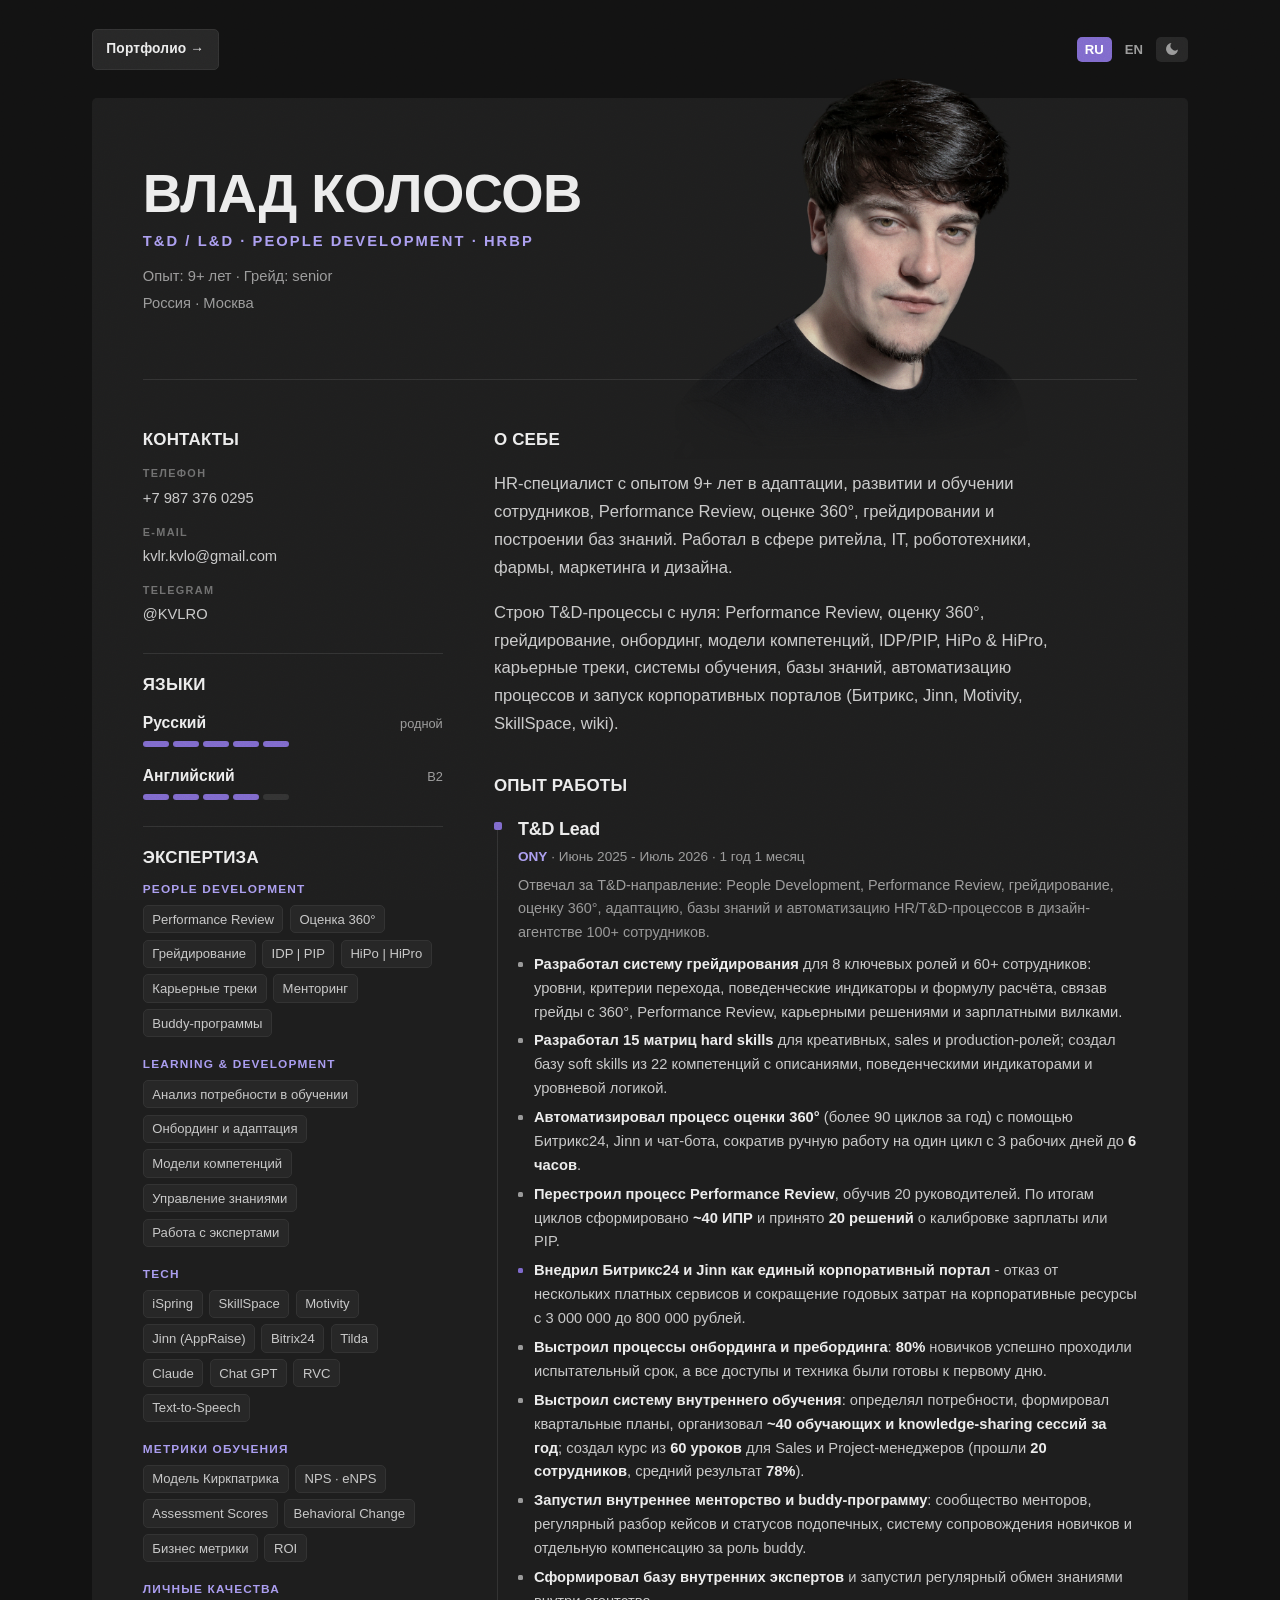
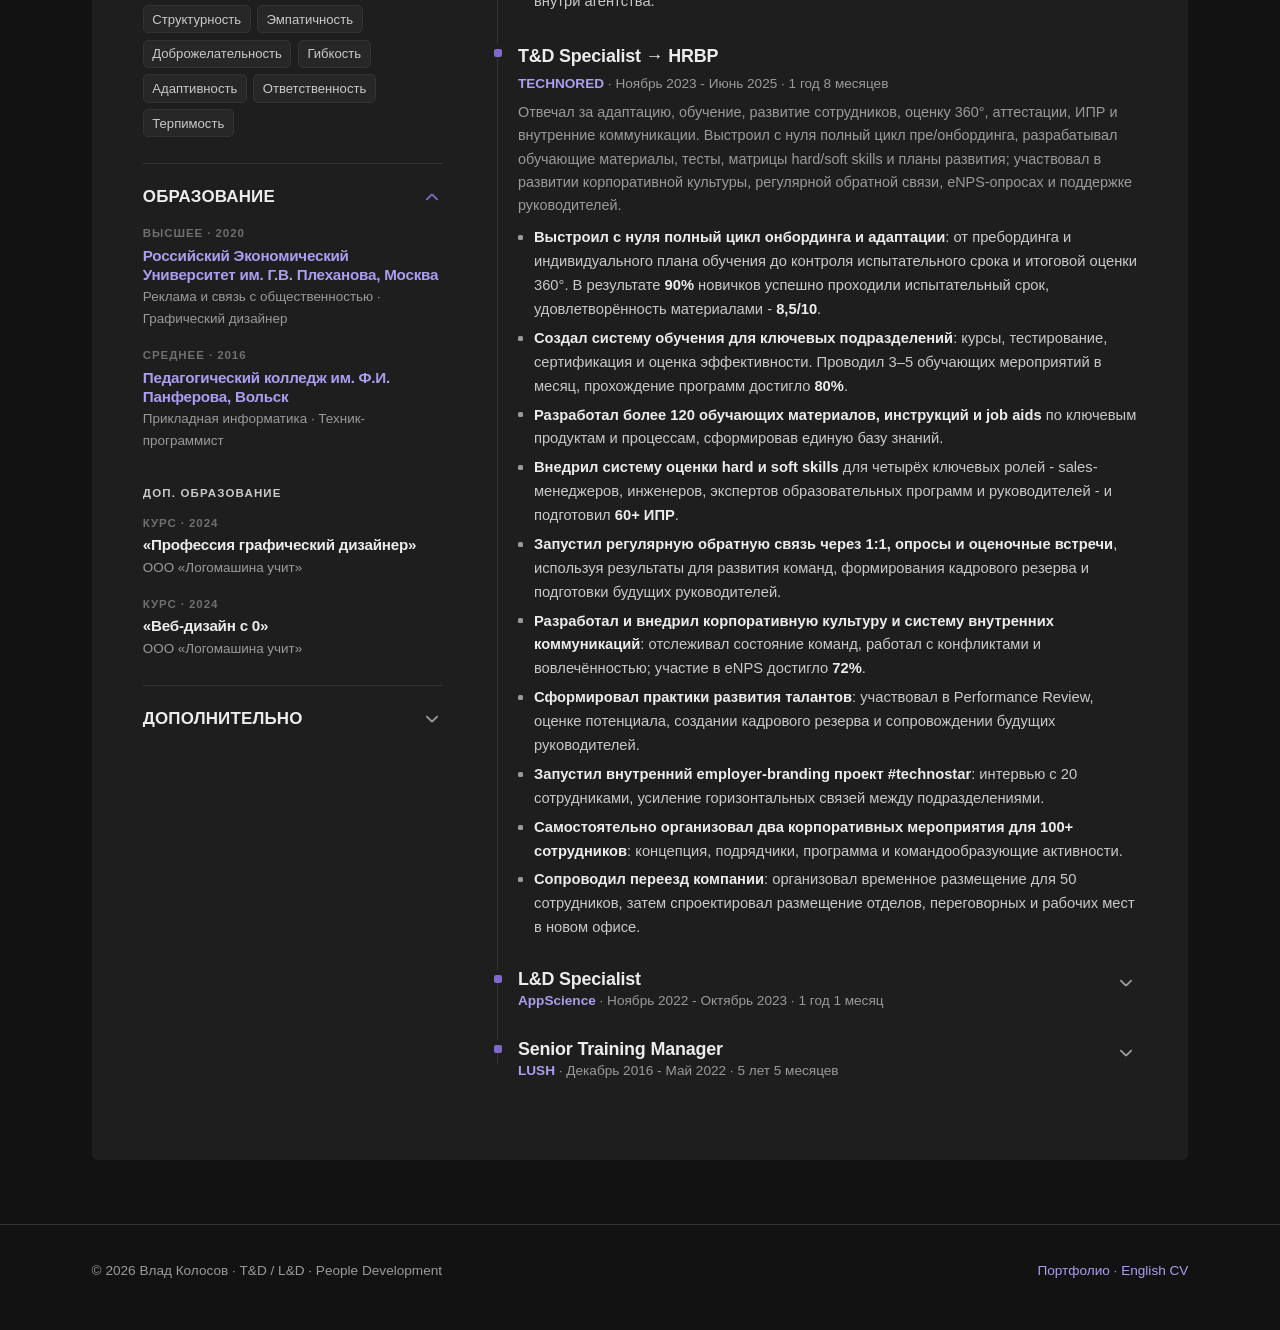
==== commit 730e4df9: "Default to Russian version; add location; split EN CV to cv_en.html" ====
--- a/index.html
+++ b/index.html
@@ -1,306 +1,22 @@
 <!doctype html>
-<html lang="en">
+<html lang="ru">
 <head>
 <meta charset="utf-8">
 <meta name="viewport" content="width=device-width, initial-scale=1">
-<title>Vlad Kolosov - CV · T&D / L&D · People Development</title>
-<meta name="description" content="Vlad Kolosov - HR / T&D specialist. Adaptation, development and training, Performance Review, 360° assessment, grading, competency models, IDP/PIP, knowledge bases and HR Tech.">
-<meta name="author" content="Vlad Kolosov">
-<link rel="stylesheet" href="assets/css/base.css">
-<link rel="stylesheet" href="assets/css/cv.css">
-<script src="assets/js/theme.js"></script>
+<title>Влад Колосов — CV · T&D / L&D · People Development</title>
+<link rel="canonical" href="cv_ru.html">
+<meta http-equiv="refresh" content="0; url=cv_ru.html">
+<script>location.replace("cv_ru.html");</script>
+<style>
+  html,body{margin:0;height:100%;background:#121212;color:#9a9a9a;
+    font-family:"Helvetica Neue",Arial,"Segoe UI",sans-serif;}
+  .c{height:100%;display:flex;align-items:center;justify-content:center;text-align:center;padding:2rem;}
+  a{color:#ab9ef0;}
+</style>
 </head>
 <body>
-
-<div class="cv-topbar no-print">
-  <div class="wrap">
-    <a class="btn" href="portfolio_en.html">Portfolio →</a>
-    <span class="lang-switch">
-      <a href="cv_ru.html">RU</a>
-      <span class="is-active">EN</span>
-      <button class="theme-toggle" type="button" aria-label="Theme"><span class="ic-moon"></span><span class="ic-sun"></span></button>
-    </span>
+  <div class="c">
+    <p>Открываю резюме… Если страница не загрузилась, перейдите: <a href="cv_ru.html">Влад Колосов — CV</a></p>
   </div>
-</div>
-
-<main class="wrap">
-  <div class="cv-card">
-
-    <header class="cv-head">
-      <div class="cv-head__text">
-        <h1>Vlad Kolosov</h1>
-        <p class="role">T&amp;D / L&amp;D · People Development · HRBP</p>
-        <p class="meta">9+ years of experience · Grade: senior</p>
-      </div>
-      <img class="cv-photo" src="assets/photo/photo.png" alt="Vlad Kolosov" width="1000" height="1000">
-    </header>
-
-    <hr class="cv-rule">
-
-    <div class="cv-grid">
-
-      <aside class="cv-side">
-        <div class="side-block">
-          <h3>Contacts</h3>
-          <div class="cv-contacts">
-            <div class="item"><span class="k">Phone</span><a href="tel:+79873760295">+7 987 376 0295</a></div>
-            <div class="item"><span class="k">E-mail</span><a href="mailto:kvlr.kvlo@gmail.com">kvlr.kvlo@gmail.com</a></div>
-            <div class="item"><span class="k">Telegram</span><a href="https://t.me/KVLRO" target="_blank" rel="noopener">@KVLRO</a></div>
-          </div>
-        </div>
-
-        <div class="side-block">
-          <h3>Languages</h3>
-          <div class="lang-item">
-            <div class="name"><b>Russian</b><em>native</em></div>
-            <div class="rating"><span class="on"></span><span class="on"></span><span class="on"></span><span class="on"></span><span class="on"></span></div>
-          </div>
-          <div class="lang-item">
-            <div class="name"><b>English</b><em>B2</em></div>
-            <div class="rating"><span class="on"></span><span class="on"></span><span class="on"></span><span class="on"></span><span></span></div>
-          </div>
-        </div>
-
-        <div class="side-block">
-          <h3>Expertise</h3>
-
-          <div class="skill-group">
-            <h4>People Development</h4>
-            <div class="chips">
-              <span class="chip">Performance Review</span>
-              <span class="chip">360° Assessment</span>
-              <span class="chip">Grading</span>
-              <span class="chip">IDP | PIP</span>
-              <span class="chip">HiPo | HiPro</span>
-              <span class="chip">Career Tracks</span>
-              <span class="chip">Mentoring</span>
-              <span class="chip">Buddy programs</span>
-            </div>
-          </div>
-
-          <div class="skill-group">
-            <h4>Learning &amp; Development</h4>
-            <div class="chips">
-              <span class="chip">Learning Needs Analysis</span>
-              <span class="chip">Onboarding &amp; adaptation</span>
-              <span class="chip">Competency Models</span>
-              <span class="chip">Knowledge Management</span>
-              <span class="chip">Working with experts</span>
-            </div>
-          </div>
-
-          <div class="skill-group">
-            <h4>TECH</h4>
-            <div class="chips">
-              <span class="chip">iSpring</span>
-              <span class="chip">SkillSpace</span>
-              <span class="chip">Motivity</span>
-              <span class="chip">Jinn (AppRaise)</span>
-              <span class="chip">Bitrix24</span>
-              <span class="chip">Tilda</span>
-              <span class="chip">Claude</span>
-              <span class="chip">Chat GPT</span>
-              <span class="chip">RVC</span>
-              <span class="chip">Text-to-Speech</span>
-            </div>
-          </div>
-
-          <div class="skill-group">
-            <h4>Learning metrics</h4>
-            <div class="chips">
-              <span class="chip">Kirkpatrick model</span>
-              <span class="chip">NPS · eNPS</span>
-              <span class="chip">Assessment Scores</span>
-              <span class="chip">Behavioral Change</span>
-              <span class="chip">Business metrics</span>
-              <span class="chip">ROI</span>
-            </div>
-          </div>
-
-          <div class="skill-group">
-            <h4>Personal qualities</h4>
-            <div class="chips">
-              <span class="chip">Structured</span>
-              <span class="chip">Empathetic</span>
-              <span class="chip">Friendly</span>
-              <span class="chip">Flexible</span>
-              <span class="chip">Adaptable</span>
-              <span class="chip">Responsible</span>
-              <span class="chip">Tolerant</span>
-            </div>
-          </div>
-        </div>
-
-        <!-- Education (open by default) -->
-        <div class="cv-collapse is-open">
-          <button class="cv-collapse__btn" type="button">Education<span class="cv-collapse__chev"></span></button>
-          <div class="cv-collapse__panel"><div class="cv-collapse__inner">
-            <div class="edu">
-              <div class="when">Higher · 2020</div>
-              <div class="what">
-                <h5>Plekhanov Russian University of Economics, Moscow</h5>
-                <p>Advertising &amp; Public Relations · Graphic Designer</p>
-              </div>
-            </div>
-            <div class="edu">
-              <div class="when">Secondary · 2016</div>
-              <div class="what">
-                <h5>Pedagogical College (Panferov), Volsk</h5>
-                <p>Applied Informatics · Software Technician</p>
-              </div>
-            </div>
-            <p class="edu-sub">Professional development</p>
-            <div class="edu edu--plain">
-              <div class="when">Course · 2024</div>
-              <div class="what">
-                <h5>“Graphic Design Profession”</h5>
-                <p>Logomashina Learning</p>
-              </div>
-            </div>
-            <div class="edu edu--plain">
-              <div class="when">Course · 2024</div>
-              <div class="what">
-                <h5>“Web Design from Scratch”</h5>
-                <p>Logomashina Learning</p>
-              </div>
-            </div>
-          </div></div>
-        </div>
-
-        <!-- Additional -->
-        <div class="cv-collapse">
-          <button class="cv-collapse__btn" type="button">Additional<span class="cv-collapse__chev"></span></button>
-          <div class="cv-collapse__panel"><div class="cv-collapse__inner">
-            <p>
-              I'm a creative person. In my free time I draw, make music and songs, do 3D modeling
-              and online gaming. I love the color purple, winter and cats. Friendly, warm and caring.
-              In colleagues I value timely, open feedback, honesty, responsiveness and keeping agreements.
-            </p>
-          </div></div>
-        </div>
-      </aside>
-
-      <div class="cv-main">
-        <section class="cv-block">
-          <h2>Profile</h2>
-          <p class="cv-summary">
-            HR specialist with 9+ years of experience in employee adaptation, development and training,
-            Performance Review, 360° assessment, grading and knowledge-base building. Worked in retail,
-            IT, robotics, pharma, marketing and design.
-          </p>
-          <p class="cv-summary" style="margin-top:1rem">
-            I build T&amp;D processes from scratch: Performance Review, 360° assessment, grading, onboarding,
-            competency models, IDP/PIP, HiPo &amp; HiPro, career tracks, learning systems, knowledge bases,
-            process automation and corporate portal launches (Bitrix, Jinn, Motivity, SkillSpace, wiki).
-          </p>
-        </section>
-
-        <section class="cv-block">
-          <h2>Experience</h2>
-
-          <article class="job">
-            <div class="job__head"><span class="job__title">T&amp;D Lead</span></div>
-            <p class="job__sub"><span class="co">ONY</span> · June 2025 - July 2026 · 1 yr 1 mo</p>
-            <p class="job__desc">Owned the T&amp;D function: People Development, Performance Review, grading, 360° assessment, adaptation, knowledge bases and automation of HR/T&amp;D processes in a 100+ employee design agency.</p>
-            <ul class="job__bullets">
-              <li><strong>Built a grading system</strong> for 8 key roles and 60+ employees: levels, transition criteria, behavioral indicators and a scoring formula, linking grades to 360°, Performance Review, career decisions and salary bands.</li>
-              <li><strong>Developed 15 hard-skill matrices</strong> for creative, sales and production roles; created a soft-skill base of 22 competencies with descriptions, behavioral indicators and level logic.</li>
-              <li><strong>Automated the 360° assessment process</strong> (90+ cycles a year) with Bitrix24, Jinn and a chatbot, cutting manual work per cycle from 3 working days to <strong>6 hours</strong>.</li>
-              <li><strong>Rebuilt the Performance Review process</strong> and trained 20 managers; the cycles produced <strong>~40 IDPs</strong> and <strong>20</strong> salary-calibration or PIP decisions.</li>
-              <li class="job__win"><strong>Implemented Bitrix24 and Jinn as a unified corporate portal</strong> - replacing several paid services and reducing annual corporate-resource costs from RUB 3,000,000 to RUB 800,000.</li>
-              <li><strong>Built onboarding and preboarding</strong>: <strong>80%</strong> of new hires passed probation, with all access and equipment ready on day one.</li>
-              <li><strong>Built the internal learning system</strong>: identified needs, ran quarterly plans, organized <strong>~40 learning and knowledge-sharing sessions a year</strong>; created a <strong>60-lesson course</strong> for Sales and Project managers (<strong>20 completed</strong>, <strong>78% average</strong>).</li>
-              <li><strong>Launched internal mentoring and a buddy program</strong>: a mentor community, regular case/status reviews, a new-hire support system and separate buddy compensation.</li>
-              <li><strong>Built a pool of internal experts</strong> and launched regular knowledge sharing across the agency.</li>
-            </ul>
-          </article>
-
-          <article class="job">
-            <div class="job__head"><span class="job__title">T&amp;D Specialist → HRBP</span></div>
-            <p class="job__sub"><span class="co">TECHNORED</span> · November 2023 - June 2025 · 1 yr 8 mos</p>
-            <p class="job__desc">Owned adaptation, training, employee development, 360° assessment, appraisals, IDPs and internal communications. Built the full pre/onboarding cycle from scratch, developed learning materials, tests, hard/soft-skill matrices and development plans; contributed to corporate culture, regular feedback, eNPS surveys and manager support.</p>
-            <ul class="job__bullets">
-              <li><strong>Built the full onboarding and adaptation cycle from scratch</strong>: from preboarding and an individual learning plan to probation control and a final 360°. As a result, <strong>90%</strong> of new hires passed probation and material satisfaction reached <strong>8.5/10</strong>.</li>
-              <li><strong>Created a learning system for key units</strong>: courses, testing, certification and effectiveness evaluation. Ran 3–5 learning events a month; program completion reached <strong>80%</strong>.</li>
-              <li><strong>Developed 120+ learning materials, instructions and job aids</strong> for key products and processes, forming a single knowledge base.</li>
-              <li><strong>Implemented hard- and soft-skill assessment</strong> for four key roles - sales managers, engineers, education-program experts and unit heads - and prepared <strong>60+ IDPs</strong>.</li>
-              <li><strong>Launched regular feedback via 1:1s, surveys and review meetings</strong>, using results for team development, talent-pool building and preparing future managers.</li>
-              <li><strong>Developed and rolled out corporate culture and an internal communications system</strong>: tracked team health, handled conflicts and engagement; eNPS participation reached <strong>72%</strong>.</li>
-              <li><strong>Built talent-development practices</strong>: took part in Performance Review, potential assessment, talent-pool creation and supporting future managers.</li>
-              <li><strong>Launched the internal employer-branding project #technostar</strong>: interviews with 20 employees, strengthening cross-unit ties.</li>
-              <li><strong>Independently organized two corporate events for 100+ employees</strong>: concept, contractors, program and team-building activities.</li>
-              <li><strong>Supported the company relocation</strong>: arranged temporary housing for 50 employees, then designed the layout of departments, meeting rooms and workspaces in the new office.</li>
-            </ul>
-          </article>
-
-          <article class="job job--collapsible">
-            <button class="job__toggle" type="button">
-              <span class="job__headwrap">
-                <span class="job__title">L&amp;D Specialist</span>
-                <span class="job__sub"><span class="co">AppScience</span> · November 2022 - October 2023 · 1 yr 1 mo</span>
-              </span>
-              <span class="job__chev"></span>
-            </button>
-            <div class="job__panel"><div class="job__panel-inner">
-              <ul class="job__bullets">
-                <li><strong>Built a learning system from scratch for 6 departments</strong>: Overseas, Supply Chain, Operations, Finance, Legal and HR - from needs gathering and program design to knowledge assessment and feedback analysis.</li>
-                <li><strong>Created and launched learning in 4 formats</strong>: trainings, workshops, webinars and iSpring e-courses for hard and soft skills.</li>
-                <li><strong>Developed knowledge maps, competency models and separate knowledge bases</strong> for 6 functions, structuring materials on Tilda and amoCRM.</li>
-                <li><strong>Implemented 4 digital tools</strong> for learning and internal communications: iSpring, Motivity, Tilda and amoCRM.</li>
-                <li><strong>Launched development programs for two manager levels</strong> - Head and Middle - including internal learning projects and work with external providers.</li>
-                <li><strong>Implemented the Motivity corporate portal and moderated the intranet</strong>, uniting learning, internal materials and communications.</li>
-                <li><strong>Launched an internal educational podcast</strong>: concept, work with experts, material prep and content release.</li>
-                <li><strong>Organized corporate English training</strong>: gathered needs, selected providers, launched testing and a program for 40 employees split by proficiency level.</li>
-              </ul>
-            </div></div>
-          </article>
-
-          <article class="job job--collapsible">
-            <button class="job__toggle" type="button">
-              <span class="job__headwrap">
-                <span class="job__title">Senior Training Manager</span>
-                <span class="job__sub"><span class="co">LUSH</span> · December 2016 - May 2022 · 5 yrs 5 mos</span>
-              </span>
-              <span class="job__chev"></span>
-            </button>
-            <div class="job__panel"><div class="job__panel-inner">
-              <p class="job__desc">Owned training and professional development for employees (40+ stores, 450+ people) of the UK company LUSH: developed delivery and knowledge-control techniques, translated and adapted English-language materials, tracked task completion and provided methodological support to stores.</p>
-
-              <div class="job__subrole"><b>Senior Training Manager</b><span class="d">February 2020 - May 2022</span></div>
-              <ul class="job__bullets">
-                <li><strong>Owned the full training and development cycle for 450+ employees</strong> across 40+ stores: from needs diagnosis and program design to appraisal, field support and knowledge control.</li>
-                <li><strong>Designed and delivered online, offline and hybrid learning</strong> on a <strong>600+ product</strong> range, sales, customer service, ethics, company values and the management cycle.</li>
-                <li><strong>Moved the exam and appraisal system online</strong>, centralizing knowledge checks and regularly tracking results across the network.</li>
-                <li><strong>Standardized onboarding for store and office staff</strong>: created an “Intern Roadmap” and a “New Starter Roadmap” with a step-by-step adaptation, learning and ramp-up plan.</li>
-                <li><strong>Created a single digital learning environment</strong>: the LUSH EXPERT portal, a knowledge base and a learning Telegram channel, accessible from desktop and mobile.</li>
-                <li><strong>Supported store-manager development</strong>: field coaching, support for new managers and deputies, help building team development plans.</li>
-                <li><strong>Curated in-store trainers across 40+ stores</strong>: supplied methodological materials and introduced monthly team development plans.</li>
-              </ul>
-
-              <div class="job__subrole"><b>Sales Trainer</b><span class="d">February 2019 - January 2020</span></div>
-              <ul class="job__bullets">
-                <li><strong>Owned training for the team of LUSH's largest flagship store in Russia</strong>: trainings on sales, service, products, presentation skills and brand values.</li>
-                <li><strong>Combined training with HR and business tasks</strong>: employee assessment, IDPs, hiring and onboarding, KPI control and work on store financials.</li>
-              </ul>
-
-              <div class="job__subrole"><b>Sales Associate</b><span class="d">December 2016 - January 2019</span></div>
-              <p class="job__desc">Progressed from sales associate to deputy, in-store trainer and senior training manager, gaining hands-on understanding of sales, customer experience, brand standards and frontline needs.</p>
-            </div></div>
-          </article>
-        </section>
-      </div>
-    </div>
-  </div>
-</main>
-
-<footer class="site-foot no-print">
-  <div class="wrap">
-    <span>© 2026 Vlad Kolosov · T&amp;D / L&amp;D · People Development</span>
-    <span><a href="portfolio_en.html">Portfolio</a> · <a href="cv_ru.html">Русское CV</a></span>
-  </div>
-</footer>
-
-<script src="assets/js/glow.js"></script>
-<script src="assets/js/cv.js"></script>
 </body>
 </html>
